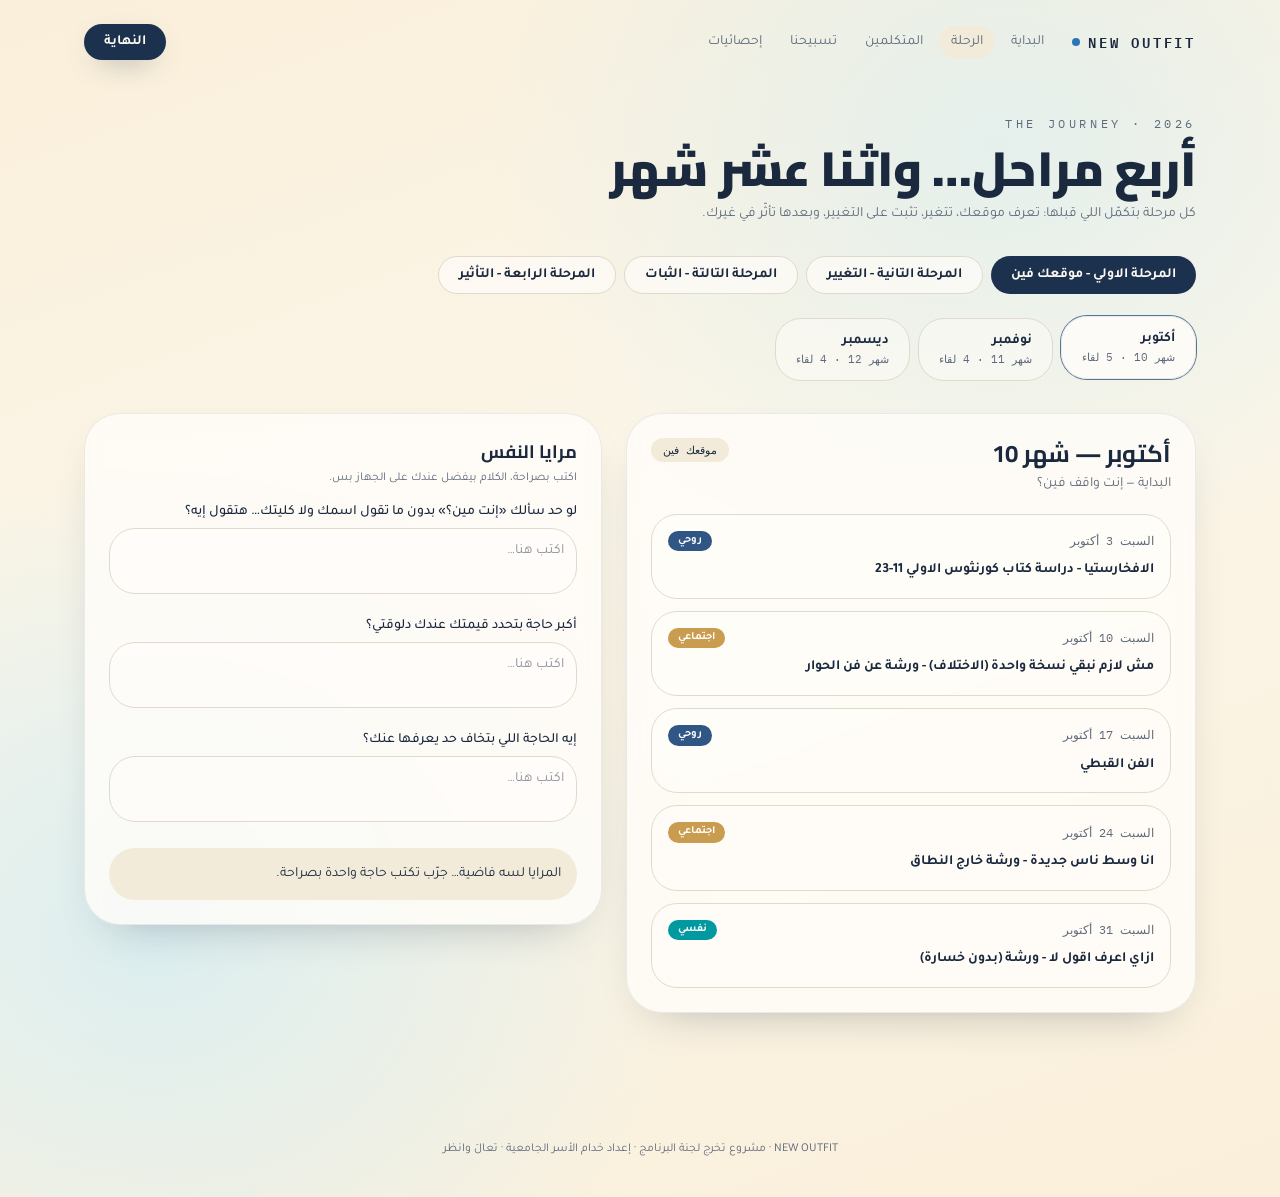
==== journey.html @ 996f9a08 "feat: implement project structure with new routing, data management, and utility assets" ====
<!DOCTYPE html>
<html lang="ar" dir="rtl">

<head>
    <meta charSet="utf-8" />
    <meta name="viewport" content="width=device-width, initial-scale=1" />
    <link rel="stylesheet" href="./assets/styles-w-T95Ss4.css" data-precedence="default" />
    <link rel="stylesheet"
        href="https://fonts.googleapis.com/css2?family=Cairo:wght@400;600;700;900&amp;family=Tajawal:wght@300;400;500;700;800&amp;family=IBM+Plex+Mono:wght@400;500&amp;display=swap"
        data-precedence="default" />
    <title>الرحلة · 4 مراحل و12 شهر — NEW OUTFIT</title>
    <meta property="og:type" content="website" />
    <meta name="twitter:card" content="summary_large_image" />
    <meta name="description"
        content="المراحل الأربع: موقعك فين، التغيير، الثبات، التأثير — بمواضيع كل أسبوع وتجربة تفاعلية لكل شهر." />
    <meta property="og:title" content="الرحلة · 4 مراحل و12 شهر" />
    <meta property="og:description" content="مواضيع كل أسبوع خلال 2026 مع تجربة تفاعلية مرتبطة بكل شهر." />
    <link rel="modulepreload" href="./assets/index.js" />
    <link rel="modulepreload" href="./assets/journey.js" />
    <link rel="modulepreload" href="./assets/categorize.js" />
    <link rel="icon" href="./favicon.ico" type="image/x-icon" />
    <link rel="preconnect" href="https://fonts.googleapis.com" />
    <link rel="preconnect" href="https://fonts.gstatic.com" crossorigin="anonymous" />
    <style>
        @font-face {
            font-family: 'CameraPlainVariable';
            src: url('https://cdn.gpteng.co/mcp-widgets/v1/fonts/CameraPlainVariable.woff2') format('woff2');
            font-weight: 100 900;
            font-style: normal;
            font-display: swap;
        }

        #lovable-badge {
            --badge-bg: #1b1b1b;
            --badge-text: #c5c1b9;
            --badge-text-hover: #dcdad5;
            --badge-radius: 6px;
            --badge-padding: 8px;
            --badge-gap: 6px;
            --badge-shadow:
                0 0 0 1px rgba(0, 0, 0, 0.88),
                0 1px 0 0 rgba(0, 0, 0, 0.04),
                0 2px 2px -1px rgba(0, 0, 0, 0.08),
                0 4px 4px -2px rgba(0, 0, 0, 0.08),
                0 8px 8px -4px rgba(0, 0, 0, 0.08),
                0 16px 16px -8px rgba(0, 0, 0, 0.08);
            --badge-transition-duration: 0.2s;
            --badge-transition-easing: cubic-bezier(0.16, 1, 0.32, 1);
            --focus-color: #575ECF;
            --focus-offset: 2px;
            --focus-width: 2px;

            position: fixed;
            bottom: 12px;
            right: 12px;
            height: 24px;
            display: flex;
            align-items: center;
            z-index: 1000000;
            background-color: var(--badge-bg) !important;
            color: var(--badge-text) !important;
            border-radius: var(--badge-radius);
            box-shadow: var(--badge-shadow) !important;
            font-size: 12px;
            font-family: CameraPlainVariable, "CameraPlainVariable Fallback", -apple-system, BlinkMacSystemFont, 'Segoe UI', Roboto, sans-serif;
            font-weight: 400 !important;
            text-transform: none !important;
            font-feature-settings: normal !important;
            transform: translateZ(0);
            will-change: transform, opacity;
        }

        #lovable-badge-cta {
            display: flex;
            align-items: center;
            gap: var(--badge-gap);
            padding: 0 var(--badge-padding);
            height: 100%;
            color: inherit;
            text-decoration: none;
            white-space: nowrap;
            border-radius: var(--badge-radius) 0 0 var(--badge-radius);
            transition:
                background-color var(--badge-transition-duration) ease,
                color var(--badge-transition-duration) ease,
                transform 0.1s ease;
        }

        #lovable-badge-cta:hover {
            background: rgba(255, 255, 255, 0.04);
            color: var(--badge-text-hover);
        }

        #lovable-badge-cta:active {
            transform: scale(0.98);
        }

        #lovable-badge-cta:focus {
            outline: none;
        }

        #lovable-badge-cta:focus-visible {
            outline: var(--focus-width) solid var(--focus-color);
            outline-offset: var(--focus-offset);
            z-index: 1;
        }

        #lovable-badge-text {
            line-height: 1;
        }

        #lovable-badge-divider {
            width: 1px;
            height: 24px;
            background-color: rgba(255, 255, 255, 0.04);
            flex-shrink: 0;
        }

        #lovable-badge-close {
            width: 24px;
            height: 24px;
            min-width: 24px;
            min-height: 24px;
            cursor: pointer;
            background: none;
            border: none;
            padding: 0;
            display: flex;
            align-items: center;
            justify-content: center;
            border-radius: 0 var(--badge-radius) var(--badge-radius) 0;
            flex-shrink: 0;
            transition:
                background-color var(--badge-transition-duration) ease,
                transform 0.1s ease;
        }

        #lovable-badge-close:hover {
            background: rgba(255, 255, 255, 0.04);
        }

        #lovable-badge-close:active {
            transform: scale(0.92);
        }

        #lovable-badge-close:focus {
            outline: none;
        }

        #lovable-badge-close:focus-visible {
            outline: var(--focus-width) solid var(--focus-color);
            outline-offset: calc(var(--focus-offset) * -1);
            z-index: 1;
        }

        #lovable-badge-close svg path {
            fill: var(--badge-text);
            transition: fill var(--badge-transition-duration) ease;
        }

        #lovable-badge-close:hover svg path {
            fill: var(--badge-text-hover);
        }

        @media (prefers-reduced-motion: reduce) {

            #lovable-badge-cta,
            #lovable-badge-close,
            #lovable-badge-close svg path {
                transition: none;
            }

            #lovable-badge-cta:active,
            #lovable-badge-close:active {
                transform: none;
            }
        }

        @media (prefers-contrast: high) {
            #lovable-badge {
                --badge-bg: #000;
                --badge-text: #fff;
                --badge-text-hover: #fff;
                border: 2px solid currentColor;
            }

            #lovable-badge-cta:focus-visible,
            #lovable-badge-close:focus-visible {
                outline-width: 3px;
            }
        }
    </style>
    <script defer src="./assets/flock.js" data-proxy-url="/~api/analytics"></script>
    <meta name="twitter:title" content="الرحلة · 4 مراحل و12 شهر">
    <meta name="twitter:description" content="مواضيع كل أسبوع خلال 2026 مع تجربة تفاعلية مرتبطة بكل شهر.">
    <meta property="og:image"
        content="https://pub-bb2e103a32db4e198524a2e9ed8f35b4.r2.dev/4ad0e468d255405532f317f4bdde27c0/id-preview-2746832a--507cbc8b-d3be-495e-a3ea-c76c1bf7ec19.lovable.app-1789054392761.png">
    <meta name="twitter:image"
        content="https://pub-bb2e103a32db4e198524a2e9ed8f35b4.r2.dev/4ad0e468d255405532f317f4bdde27c0/id-preview-2746832a--507cbc8b-d3be-495e-a3ea-c76c1bf7ec19.lovable.app-1789054392761.png">
</head>

<body>
    <div class="page-canvas">
        <div class="relative z-10">
            <header class="mx-auto grid max-w-6xl grid-cols-[minmax(0,1fr)_auto] items-center gap-3 px-5 py-6">
                <div class="flex min-w-0 items-center gap-4"><a href="index.html"
                        class="flex shrink-0 items-center gap-2"><span
                            class="font-mono text-sm font-semibold tracking-[0.2em] text-foreground">NEW
                            OUTFIT</span><span
                            class="h-2 w-2 shrink-0 rounded-full bg-[oklch(0.55_0.13_250)]"></span></a>
                    <nav class="hidden items-center gap-1 sm:flex">
                        <a href="index.html"
                            class="rounded-full px-3 py-1.5 text-sm text-muted-foreground transition hover:bg-secondary hover:text-foreground">البداية</a>
                        <a class="rounded-full px-3 py-1.5 text-sm text-muted-foreground transition hover:bg-secondary hover:text-foreground bg-secondary text-foreground"
                            href="./journey.html" data-status="active" aria-current="page">الرحلة</a>
                        <a href="./speakers.html"
                            class="rounded-full px-3 py-1.5 text-sm text-muted-foreground transition hover:bg-secondary hover:text-foreground">المتكلمين</a>
                        <a href="./hymns.html"
                            class="rounded-full px-3 py-1.5 text-sm text-muted-foreground transition hover:bg-secondary hover:text-foreground">تسبيحنا</a>
                        <a href="./stats.html"
                            class="rounded-full px-3 py-1.5 text-sm text-muted-foreground transition hover:bg-secondary hover:text-foreground">إحصائيات</a>
                    </nav>
                </div><a href="./new-identity.html"
                    class="shrink-0 rounded-full bg-primary px-5 py-2 text-sm font-semibold text-primary-foreground shadow-[0_10px_30px_-15px_oklch(0.31_0.06_258)] transition hover:opacity-90">النهاية</a>
            </header><!--$-->
            <main class="mx-auto max-w-6xl px-5 pb-16">
                <nav class="mx-auto flex max-w-6xl flex-wrap justify-center gap-2 px-5 pb-2 sm:hidden"><a
                        class="rounded-full border border-border bg-card/70 px-4 py-1.5 text-xs font-medium bg-primary text-primary-foreground border-transparent"
                        href="./journey.html" data-status="active" aria-current="page">الرحلة</a><a
                        href="./speakers.html"
                        class="rounded-full border border-border bg-card/70 px-4 py-1.5 text-xs font-medium">المتكلمين</a><a
                        href="./hymns.html"
                        class="rounded-full border border-border bg-card/70 px-4 py-1.5 text-xs font-medium">تسبيحنا</a><a
                        href="./stats.html"
                        class="rounded-full border border-border bg-card/70 px-4 py-1.5 text-xs font-medium">إحصائيات</a>
                </nav>
                <header class="py-8">
                    <p class="font-mono text-xs tracking-[0.3em] text-muted-foreground">THE JOURNEY · 2026</p>
                    <h1 class="font-display mt-3 text-3xl font-black sm:text-5xl">أربع مراحل… واثنا عشر شهر</h1>
                    <p class="mt-3 max-w-2xl text-sm text-muted-foreground">كل مرحلة بتكمّل اللي قبلها: تعرف موقعك،
                        تتغير، تثبت على التغيير، وبعدها تأثّر في غيرك.</p>
                </header>
                <div class="flex flex-wrap gap-2"><button
                        class="rounded-full px-5 py-2 text-sm font-semibold transition bg-primary text-primary-foreground">المرحلة
                        الاولي - موقعك فين</button><button
                        class="rounded-full px-5 py-2 text-sm font-semibold transition border border-border bg-card/70 hover:-translate-y-0.5">المرحلة
                        التانية - التغيير</button><button
                        class="rounded-full px-5 py-2 text-sm font-semibold transition border border-border bg-card/70 hover:-translate-y-0.5">المرحلة
                        التالتة - الثبات</button><button
                        class="rounded-full px-5 py-2 text-sm font-semibold transition border border-border bg-card/70 hover:-translate-y-0.5">المرحلة
                        الرابعة - التأثير</button></div>
                <div class="mt-6 flex flex-wrap gap-2"><button
                        class="rounded-2xl px-5 py-3 text-start transition surface -translate-y-0.5 ring-1 ring-ring"><span
                            class="block text-sm font-bold">أكتوبر</span><span
                            class="font-mono block text-[11px] text-muted-foreground">شهر 10<!-- --> · <!-- -->5<!-- -->
                            لقاء</span></button><button
                        class="rounded-2xl px-5 py-3 text-start transition border border-border bg-card/50 hover:bg-card"><span
                            class="block text-sm font-bold">نوفمبر</span><span
                            class="font-mono block text-[11px] text-muted-foreground">شهر 11<!-- --> · <!-- -->4<!-- -->
                            لقاء</span></button><button
                        class="rounded-2xl px-5 py-3 text-start transition border border-border bg-card/50 hover:bg-card"><span
                            class="block text-sm font-bold">ديسمبر</span><span
                            class="font-mono block text-[11px] text-muted-foreground">شهر 12<!-- --> · <!-- -->4<!-- -->
                            لقاء</span></button></div>
                <div class="mt-8 grid gap-6 lg:grid-cols-[minmax(0,1.1fr)_minmax(0,1fr)]">
                    <section class="surface rounded-3xl p-5 sm:p-6">
                        <div class="grid grid-cols-[minmax(0,1fr)_auto] items-start gap-3">
                            <div class="min-w-0">
                                <h2 class="font-display text-xl font-bold sm:text-2xl">أكتوبر<!-- --> — <!-- -->شهر 10
                                </h2>
                                <p class="mt-1 text-sm text-muted-foreground">البداية — إنت واقف فين؟</p>
                            </div><span class="font-mono shrink-0 rounded-full bg-secondary px-3 py-1 text-[11px]">موقعك
                                فين</span>
                        </div>
                        <ul class="mt-5 space-y-3">
                            <li
                                class="rounded-2xl border border-border bg-card/60 p-4 transition hover:-translate-y-0.5">
                                <div class="flex flex-wrap items-center justify-between gap-2"><span
                                        class="font-mono text-xs text-muted-foreground">السبت 3 أكتوبر</span><span
                                        class="rounded-full px-2.5 py-0.5 text-[11px] font-semibold text-white"
                                        style="background-color:oklch(0.45 0.09 255)">روحي</span></div>
                                <p class="mt-2 text-sm font-semibold leading-relaxed">الافخارستيا - دراسة كتاب كورنثوس
                                    الاولي 11-23</p>
                            </li>
                            <li
                                class="rounded-2xl border border-border bg-card/60 p-4 transition hover:-translate-y-0.5">
                                <div class="flex flex-wrap items-center justify-between gap-2"><span
                                        class="font-mono text-xs text-muted-foreground">السبت 10 أكتوبر</span><span
                                        class="rounded-full px-2.5 py-0.5 text-[11px] font-semibold text-white"
                                        style="background-color:oklch(0.62 0.11 200)">نفسي</span></div>
                                <p class="mt-2 text-sm font-semibold leading-relaxed">التغير من المدرسة للجامعة - ورشة
                                    (قبل ما تتحكم)</p>
                            </li>
                            <li
                                class="rounded-2xl border border-border bg-card/60 p-4 transition hover:-translate-y-0.5">
                                <div class="flex flex-wrap items-center justify-between gap-2"><span
                                        class="font-mono text-xs text-muted-foreground">السبت 17 أكتوبر</span><span
                                        class="rounded-full px-2.5 py-0.5 text-[11px] font-semibold text-white"
                                        style="background-color:oklch(0.45 0.09 255)">روحي</span></div>
                                <p class="mt-2 text-sm font-semibold leading-relaxed">الفن القبطي</p>
                            </li>
                            <li
                                class="rounded-2xl border border-border bg-card/60 p-4 transition hover:-translate-y-0.5">
                                <div class="flex flex-wrap items-center justify-between gap-2"><span
                                        class="font-mono text-xs text-muted-foreground">السبت 24 أكتوبر</span><span
                                        class="rounded-full px-2.5 py-0.5 text-[11px] font-semibold text-white"
                                        style="background-color:oklch(0.72 0.11 78)">اجتماعي</span></div>
                                <p class="mt-2 text-sm font-semibold leading-relaxed">انا وسط ناس جديدة - ورشة خارج
                                    النطاق</p>
                            </li>
                            <li
                                class="rounded-2xl border border-border bg-card/60 p-4 transition hover:-translate-y-0.5">
                                <div class="flex flex-wrap items-center justify-between gap-2"><span
                                        class="font-mono text-xs text-muted-foreground">السبت 31 أكتوبر</span><span
                                        class="rounded-full px-2.5 py-0.5 text-[11px] font-semibold text-white"
                                        style="background-color:oklch(0.62 0.11 200)">نفسي</span></div>
                                <p class="mt-2 text-sm font-semibold leading-relaxed">ازاي اعرف اقول لا - ورشة (بدون
                                    خسارة)</p>
                            </li>
                        </ul>
                    </section>
                    <aside>
                        <div class="surface rounded-3xl p-5 sm:p-6">
                            <h4 class="font-display text-base font-bold sm:text-lg">مرايا النفس</h4>
                            <p class="mt-1 text-xs text-muted-foreground">اكتب بصراحة، الكلام بيفضل عندك على الجهاز بس.
                            </p>
                            <div class="mt-4">
                                <div class="space-y-3">
                                    <div><label class="block text-sm font-medium">لو حد سألك «إنت مين؟» بدون ما تقول
                                            اسمك ولا كليتك… هتقول إيه؟</label><textarea rows="2"
                                            class="mt-1.5 w-full resize-none rounded-2xl border border-border bg-card/70 p-3 text-sm outline-none transition focus:border-ring"
                                            placeholder="اكتب هنا…"></textarea></div>
                                    <div><label class="block text-sm font-medium">أكبر حاجة بتحدد قيمتك عندك
                                            دلوقتي؟</label><textarea rows="2"
                                            class="mt-1.5 w-full resize-none rounded-2xl border border-border bg-card/70 p-3 text-sm outline-none transition focus:border-ring"
                                            placeholder="اكتب هنا…"></textarea></div>
                                    <div><label class="block text-sm font-medium">إيه الحاجة اللي بتخاف حد يعرفها
                                            عنك؟</label><textarea rows="2"
                                            class="mt-1.5 w-full resize-none rounded-2xl border border-border bg-card/70 p-3 text-sm outline-none transition focus:border-ring"
                                            placeholder="اكتب هنا…"></textarea></div>
                                </div>
                                <div class="mt-4 rounded-2xl bg-secondary p-4 text-sm">المرايا لسه فاضية… جرّب تكتب حاجة
                                    واحدة بصراحة.</div>
                            </div>
                        </div>
                    </aside>
                </div>
            </main>
            <script>(function (a, f) { let l; try { l = JSON.parse(sessionStorage.getItem(a) || "{}") } catch { return } const n = l?.[f || history.state?.__TSR_key]; let c = !1; for (const t in n) { const e = n[t], o = e?.scrollX, s = e?.scrollY; if (Number.isFinite(o) && Number.isFinite(s)) { if (t === "window") scrollTo(o, s), c = !0; else if (t) try { const r = document.querySelector(t); r && (r.scrollLeft = o, r.scrollTop = s) } catch { } } } if (c) return; const i = location.hash.slice(1); if (i) { const t = history.state?.__hashScrollIntoViewOptions ?? !0; if (t) { const e = document.getElementById(i); e && e.scrollIntoView(t) } return } scrollTo(0, 0) })("tsr-scroll-restoration-v1_3"); document.currentScript.remove()</script>
            <!--/$-->
            <footer class="mx-auto max-w-6xl px-5 pb-10 pt-16 text-center text-xs text-muted-foreground">NEW OUTFIT ·
                مشروع تخرج لجنة البرنامج · إعداد خدام الأسر الجامعية · تعالَ وانظر</footer>
        </div>
    </div>
    <script class="$tsr"
        id="$tsr-stream-barrier">(self.$R = self.$R || {})["tsr"] = []; self.$_TSR = { h() { this.hydrated = !0, this.c() }, e() { this.streamEnded = !0, this.c() }, c() { this.hydrated && this.streamEnded && (delete self.$_TSR, delete self.$R.tsr) }, p(e) { this.initialized ? e() : this.buffer.push(e) }, buffer: [] }; $_TSR.router = ($R => $R[0] = { manifest: $R[1] = { routes: $R[2] = { __root__: $R[3] = { preloads: $R[4] = ["./assets/index.js"], scripts: $R[5] = [$R[6] = { attrs: $R[7] = { type: "module", async: !0, src: "./assets/index.js" } }] }, "/journey": $R[8] = { preloads: $R[9] = ["./assets/journey.js", "./assets/categorize-Cvy3lGCl.js"] } } }, matches: $R[10] = [$R[11] = { i: "__root__", u: 1789073626705, s: "success", ssr: !0 }, $R[12] = { i: "journeyjourney", u: 1789073626705, s: "success", ssr: !0 }], lastMatchId: "journeyjourney" })($R["tsr"]); $_TSR.e(); document.currentScript.remove()</script>
    <script src="./assets/app-data.js"></script>
    <script src="./assets/fix-journey.js"></script>
    <script>
        // Don't show the lovable-badge if the page is in an iframe or if it's being rendered by puppeteer (screenshot service)
        if (window.self !== window.top || navigator.userAgent.includes('puppeteer')) {
            var badge = document.getElementById('lovable-badge');
            if (badge) {
                badge.style.display = 'none';
            }
        }

        // Add click event listener to close button with animation
        var closeButton = document.getElementById('lovable-badge-close');
        if (closeButton) {
            closeButton.addEventListener('click', function (event) {
                event.preventDefault();
                event.stopPropagation();
                var badge = document.getElementById('lovable-badge');
                if (badge) {
                    badge.classList.add('closing');
                    setTimeout(function () {
                        if (badge) {
                            badge.style.display = 'none';
                        }
                    }, 240);
                }
            });
        }
    </script>
</body>

</html>
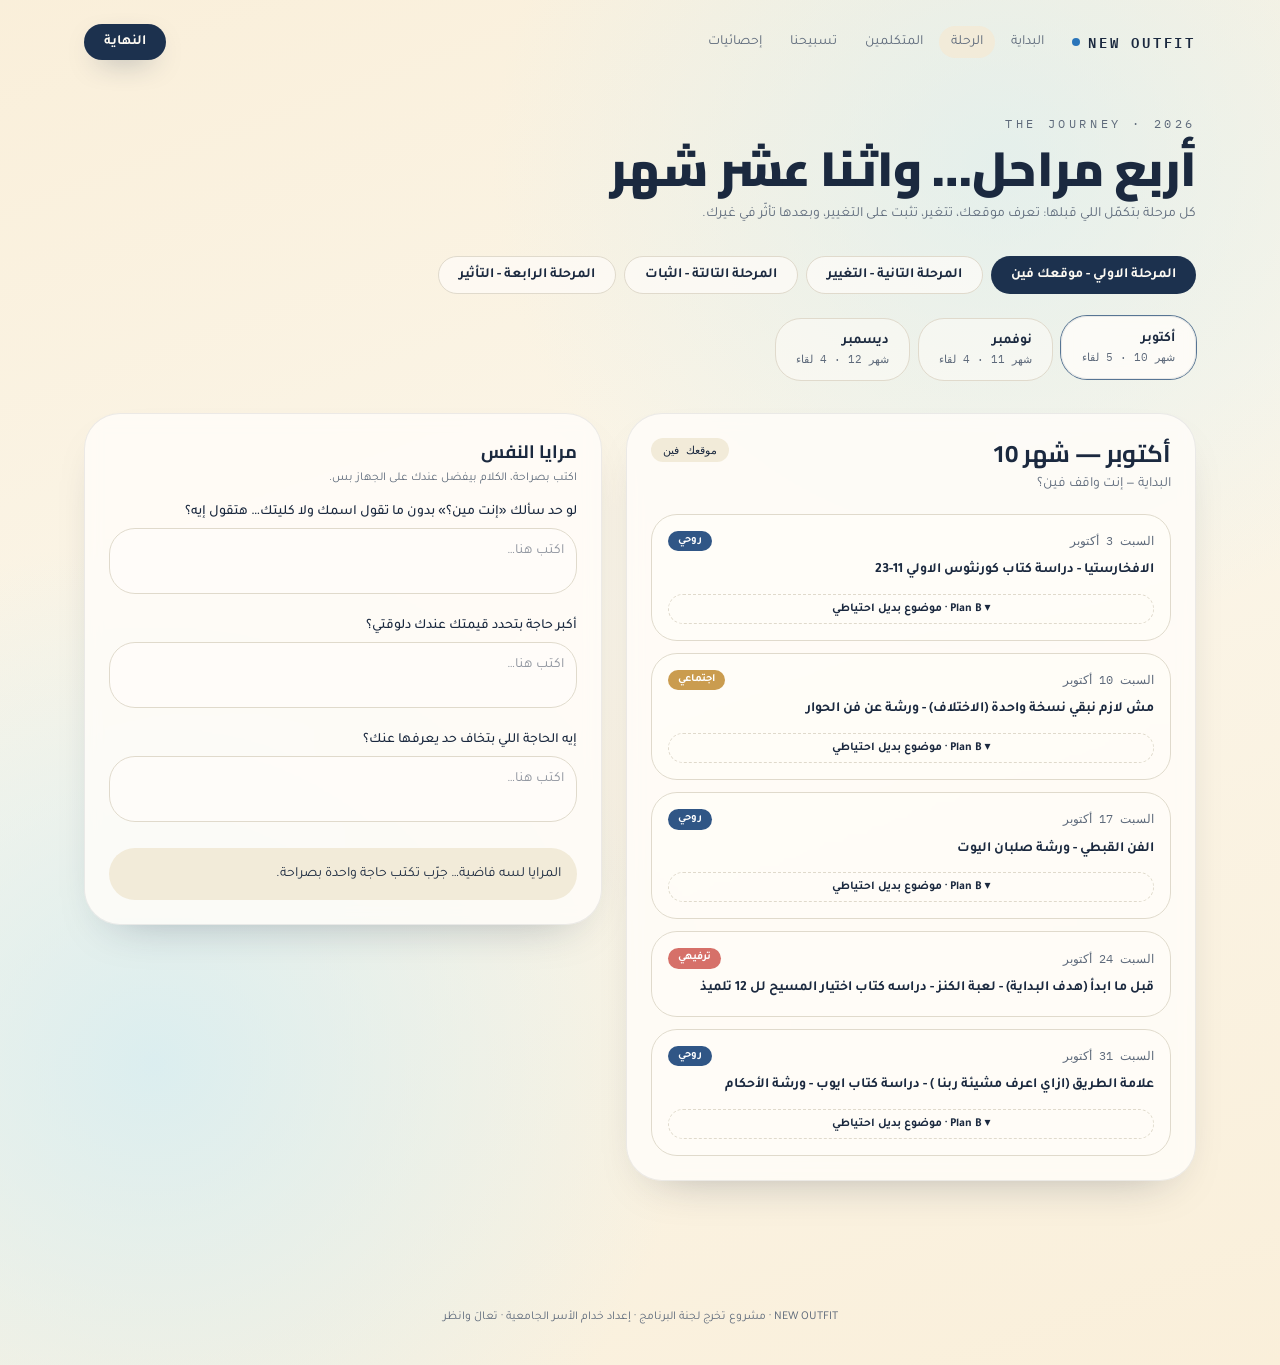
==== commit 8acf4d97: "feat: implement dynamic session journey rendering and Plan B feature with new modular data assets" ====
--- a/journey.html
+++ b/journey.html
@@ -297,7 +297,7 @@
                                         class="font-mono text-xs text-muted-foreground">السبت 17 أكتوبر</span><span
                                         class="rounded-full px-2.5 py-0.5 text-[11px] font-semibold text-white"
                                         style="background-color:oklch(0.45 0.09 255)">روحي</span></div>
-                                <p class="mt-2 text-sm font-semibold leading-relaxed">الفن القبطي</p>
+                                <p class="mt-2 text-sm font-semibold leading-relaxed">الفن القبطي - ورشة صلبان اليوت</p>
                             </li>
                             <li
                                 class="rounded-2xl border border-border bg-card/60 p-4 transition hover:-translate-y-0.5">
@@ -355,6 +355,7 @@
     <script class="$tsr"
         id="$tsr-stream-barrier">(self.$R = self.$R || {})["tsr"] = []; self.$_TSR = { h() { this.hydrated = !0, this.c() }, e() { this.streamEnded = !0, this.c() }, c() { this.hydrated && this.streamEnded && (delete self.$_TSR, delete self.$R.tsr) }, p(e) { this.initialized ? e() : this.buffer.push(e) }, buffer: [] }; $_TSR.router = ($R => $R[0] = { manifest: $R[1] = { routes: $R[2] = { __root__: $R[3] = { preloads: $R[4] = ["./assets/index.js"], scripts: $R[5] = [$R[6] = { attrs: $R[7] = { type: "module", async: !0, src: "./assets/index.js" } }] }, "/journey": $R[8] = { preloads: $R[9] = ["./assets/journey.js", "./assets/categorize-Cvy3lGCl.js"] } } }, matches: $R[10] = [$R[11] = { i: "__root__", u: 1789073626705, s: "success", ssr: !0 }, $R[12] = { i: "journeyjourney", u: 1789073626705, s: "success", ssr: !0 }], lastMatchId: "journeyjourney" })($R["tsr"]); $_TSR.e(); document.currentScript.remove()</script>
     <script src="./assets/app-data.js"></script>
+    <script src="./assets/planb-data.js"></script>
     <script src="./assets/fix-journey.js"></script>
     <script>
         // Don't show the lovable-badge if the page is in an iframe or if it's being rendered by puppeteer (screenshot service)
